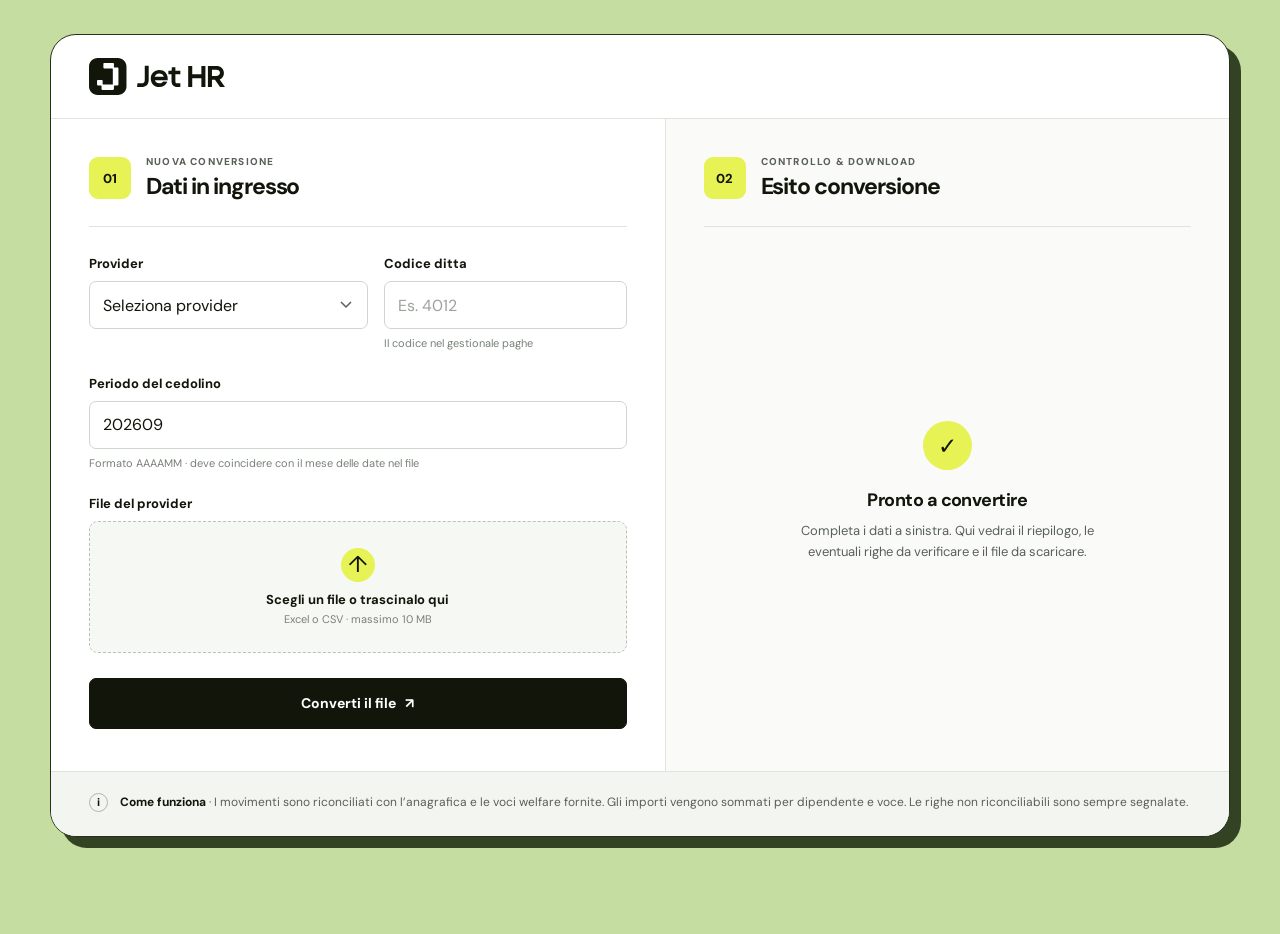
==== docs/index.html @ a6f0da59 "feat: add welfare converter and Pages app" ====
<!doctype html>
<html lang="it">
<head>
  <meta charset="utf-8">
  <meta name="viewport" content="width=device-width, initial-scale=1">
  <meta name="theme-color" content="#c5dda1">
  <title>Conversione file</title>
  <link rel="icon" type="image/svg+xml" href="static/favicon.svg">
  <link rel="stylesheet" href="static/styles.css">
  <script>window.CONVERSION_MODE = "browser";</script>
  <script src="static/app.js" defer></script>
</head>
<body>
  <div class="site-shell">
    <header class="brand-header">
      <img class="brand-logo" src="static/jet-hr-logo.svg" alt="Jet HR" width="142" height="39">
    </header>
    <main class="app-main">
      <div class="workspace">
        <section class="panel form-panel" aria-labelledby="form-title">
          <div class="panel-heading">
            <span class="step-number">01</span>
            <div><div class="section-kicker">NUOVA CONVERSIONE</div><h2 id="form-title">Dati in ingresso</h2></div>
          </div>
          <form id="conversion-form" novalidate>
            <div class="field-row">
              <div class="field">
                <label for="provider">Provider</label>
                <select id="provider" name="provider" required>
                  <option value="" selected disabled>Seleziona provider</option>
                  <option value="A" data-extension=".xlsx" data-company="4012">Provider A · Excel</option>
                  <option value="B" data-extension=".csv" data-company="4027">Provider B · CSV</option>
                  <option value="C" data-extension=".xls" data-company="4041">Provider C · Excel legacy</option>
                  <option value="D" data-extension=".csv" data-company="4093">Provider D · CSV</option>
                  <option value="E" data-extension=".xlsx" data-company="4131">Provider E · Excel</option>
                </select>
              </div>
              <div class="field">
                <label for="company">Codice ditta</label>
                <input id="company" name="company" inputmode="numeric" autocomplete="off" maxlength="6" pattern="[0-9]{1,6}" placeholder="Es. 4012" required>
                <small id="company-hint">Il codice nel gestionale paghe</small>
              </div>
            </div>
            <div class="field">
              <label for="period">Periodo del cedolino</label>
              <input id="period" name="period" inputmode="numeric" autocomplete="off" maxlength="6" pattern="[0-9]{6}" value="202609" required>
              <small>Formato AAAAMM · deve coincidere con il mese delle date nel file</small>
            </div>
            <div class="field upload-field">
              <label for="file">File del provider</label>
              <label class="dropzone" id="dropzone" for="file">
                <input id="file" name="file" type="file" accept=".xlsx,.xls,.csv" required>
                <span class="upload-icon" aria-hidden="true">↑</span>
                <span class="upload-main" id="file-name">Scegli un file o trascinalo qui</span>
                <span class="upload-sub" id="file-hint">Excel o CSV · massimo 10 MB</span>
              </label>
            </div>
            <button class="primary-button" id="convert-button" type="submit"><span id="button-label">Converti il file</span><span aria-hidden="true">↗</span></button>
          </form>
        </section>

        <section class="panel result-panel" aria-labelledby="result-title">
          <div class="panel-heading">
            <span class="step-number">02</span>
            <div><div class="section-kicker">CONTROLLO &amp; DOWNLOAD</div><h2 id="result-title">Esito conversione</h2></div>
          </div>
          <div id="empty-result" class="empty-result">
            <h3>Pronto a convertire</h3>
            <p>Completa i dati a sinistra. Qui vedrai il riepilogo, le eventuali righe da verificare e il file da scaricare.</p>
          </div>
          <div id="error-result" class="error-result hidden" role="alert"></div>
          <div id="conversion-result" class="conversion-result hidden" aria-live="polite">
            <div id="status-banner" class="status-banner"></div>
            <div class="metrics">
              <div><strong id="input-count">0</strong><span>movimenti letti</span></div>
              <div><strong id="converted-count">0</strong><span>convertiti</span></div>
              <div><strong id="output-count">0</strong><span>righe nel TXT</span></div>
            </div>
            <div class="download-box">
              <div class="download-icon" aria-hidden="true">TXT</div>
              <div class="download-copy"><strong id="output-filename"></strong><span>Tracciato ASCII · 38 caratteri per record</span></div>
              <button id="download-button" type="button" class="download-button">Scarica <span aria-hidden="true">↓</span></button>
            </div>
            <div id="warnings-section" class="issues-section warnings-section hidden">
              <div class="issues-heading"><h3>Da verificare <span id="warnings-count"></span></h3></div>
              <p class="warnings-note">Questi movimenti sono inclusi nel TXT con il codice della ditta selezionata.</p>
              <div class="issues-table-wrap"><table><thead><tr><th>Riga</th><th>Dipendente</th><th>Segnalazione</th></tr></thead><tbody id="warnings-body"></tbody></table></div>
            </div>
            <div id="issues-section" class="issues-section hidden">
              <div class="issues-heading"><h3>Righe con errori <span id="issues-count"></span></h3><button id="issues-download" type="button">Scarica scarti CSV ↓</button></div>
              <div class="issues-table-wrap"><table><thead><tr><th>Riga</th><th>Dipendente</th><th>Problema</th></tr></thead><tbody id="issues-body"></tbody></table></div>
            </div>
          </div>
        </section>
      </div>

      <aside class="process-note"><span class="note-symbol" aria-hidden="true">i</span><p><strong>Come funziona</strong> · I movimenti sono riconciliati con l’anagrafica e le voci welfare fornite. Gli importi vengono sommati per dipendente e voce. Le righe non riconciliabili sono sempre segnalate.</p></aside>
    </main>
  </div>
</body>
</html>
---- docs/static/styles.css ----
@import url('https://fonts.googleapis.com/css2?family=DM+Sans:wght@400;500;600;700;800&display=swap');

:root {
  color-scheme: light;
  font-family: 'DM Sans', Arial, sans-serif;
  font-synthesis: none;
  color: #11150a;
  background: #c5dda1;
  --ink: #11150a;
  --ink-soft: #596057;
  --muted: #788078;
  --line: #dfe4dc;
  --soft: #f6f8f3;
  --lime: #e7f255;
}

* { box-sizing: border-box; }
body { margin: 0; min-height: 100vh; }
button, input, select { font: inherit; }
button { cursor: pointer; }
.hidden { display: none !important; }

.site-shell {
  width: min(1180px, calc(100% - 48px));
  margin: 34px auto 60px;
  overflow: hidden;
  background: #fff;
  border: 1px solid #26301e;
  border-radius: 26px;
  box-shadow: 11px 11px 0 #344224;
}
.brand-header {
  display: flex;
  align-items: center;
  min-height: 84px;
  padding: 20px 38px;
  border-bottom: 1px solid var(--line);
}
.brand-logo { display: block; width: 136px; height: auto; }
.workspace { display: grid; grid-template-columns: minmax(0, 1fr) minmax(0, .92fr); }
.panel { min-width: 0; padding: 36px 38px 42px; }
.form-panel { background: #fff; }
.result-panel { display: flex; flex-direction: column; background: #fafbf8; border-left: 1px solid var(--line); }
.panel-heading { display: flex; align-items: center; gap: 15px; padding-bottom: 25px; margin-bottom: 28px; border-bottom: 1px solid var(--line); }
.step-number { display: grid; place-items: center; flex: 0 0 auto; width: 42px; height: 42px; border-radius: 9px; background: var(--lime); color: var(--ink); font-size: 13px; font-weight: 800; }
.section-kicker { margin-bottom: 3px; color: var(--ink-soft); font-size: 10px; font-weight: 800; letter-spacing: .12em; }
h2, h3, p { margin-top: 0; }
h2, h3 { font-family: inherit; }
h2 { margin-bottom: 0; color: var(--ink); font-size: 23px; font-weight: 700; letter-spacing: -.045em; }

.field-row { display: grid; grid-template-columns: 1.15fr 1fr; gap: 16px; }
.field { margin-bottom: 23px; }
.field > label:first-child { display: block; margin-bottom: 9px; color: var(--ink); font-size: 13px; font-weight: 700; }
.field input:not([type=file]), .field select {
  width: 100%;
  height: 48px;
  padding: 0 13px;
  color: var(--ink);
  background: #fff;
  border: 1px solid #cfd6cd;
  border-radius: 7px;
  outline: none;
  transition: border-color .2s, box-shadow .2s;
}
.field input:not([type=file]):focus, .field select:focus, .dropzone:focus-within {
  border-color: var(--ink);
  box-shadow: 0 0 0 3px rgba(231, 242, 85, .55);
}
.field input::placeholder { color: #9ca39b; }
.field small { display: block; margin-top: 7px; color: var(--muted); font-size: 11px; line-height: 1.45; }
.field select {
  appearance: none;
  padding-right: 32px;
  background-image: url("data:image/svg+xml,%3Csvg xmlns='http://www.w3.org/2000/svg' width='12' height='8' viewBox='0 0 12 8'%3E%3Cpath d='m1 1 5 5 5-5' fill='none' stroke='%23596057' stroke-width='1.5'/%3E%3C/svg%3E");
  background-repeat: no-repeat;
  background-position: right 15px center;
}
.upload-field { margin-bottom: 25px; }
.dropzone {
  display: flex;
  flex-direction: column;
  align-items: center;
  justify-content: center;
  min-height: 132px;
  padding: 18px;
  text-align: center;
  background: var(--soft);
  border: 1.5px dashed #b7c3b2;
  border-radius: 9px;
  cursor: pointer;
  transition: background .2s, border-color .2s;
}
.dropzone:hover, .dropzone.dragging { background: #eef5e4; border-color: #71855e; }
.dropzone input { position: absolute; width: 1px; height: 1px; opacity: 0; }
.upload-icon { display: grid; place-items: center; width: 34px; height: 34px; margin-bottom: 9px; color: var(--ink); background: var(--lime); border-radius: 50%; font-size: 23px; line-height: 1; }
.upload-main { max-width: 100%; color: var(--ink); font-size: 13px; font-weight: 700; overflow-wrap: anywhere; }
.upload-sub { margin-top: 4px; color: var(--muted); font-size: 11px; }
.primary-button {
  display: flex;
  justify-content: center;
  align-items: center;
  gap: 9px;
  width: 100%;
  height: 51px;
  color: #fff;
  background: var(--ink);
  border: 1px solid var(--ink);
  border-radius: 7px;
  font-size: 14px;
  font-weight: 700;
  transition: background .2s, transform .2s;
}
.primary-button:hover:not(:disabled) { background: #303827; transform: translateY(-1px); }
.primary-button:disabled { opacity: .65; cursor: wait; }

.empty-result { display: flex; flex: 1; flex-direction: column; align-items: center; justify-content: center; min-height: 385px; padding: 25px; text-align: center; }
.empty-result::before { content: '✓'; display: grid; place-items: center; width: 49px; height: 49px; margin-bottom: 18px; color: var(--ink); background: var(--lime); border-radius: 50%; font-size: 23px; font-weight: 700; }
.empty-result h3 { margin-bottom: 8px; color: var(--ink); font-size: 18px; letter-spacing: -.03em; }
.empty-result p { max-width: 310px; margin-bottom: 0; color: var(--ink-soft); font-size: 13px; line-height: 1.65; }
.error-result { padding: 16px 18px; color: #8d3327; background: #fff1ec; border: 1px solid #e8b6ab; border-radius: 8px; font-size: 13px; line-height: 1.5; }
.status-banner { padding: 14px 16px; border-radius: 8px; font-size: 13px; font-weight: 600; line-height: 1.5; }
.status-banner.complete { color: #2d5e25; background: #e9f5df; }
.status-banner.partial { color: #923b2d; background: #fff0eb; }
.status-banner.warning { color: #6d5300; background: #fff5d9; }
.metrics { display: grid; grid-template-columns: repeat(3, 1fr); margin: 25px 0; overflow: hidden; background: #fff; border: 1px solid var(--line); border-radius: 8px; }
.metrics > div { min-width: 0; padding: 15px 9px 16px; text-align: center; }
.metrics > div + div { border-left: 1px solid var(--line); }
.metrics strong { display: block; color: var(--ink); font-size: 24px; font-weight: 800; letter-spacing: -.05em; }
.metrics span { color: var(--muted); font-size: 10px; }
.download-box { display: flex; align-items: center; gap: 12px; min-width: 0; padding: 14px; background: #fff; border: 1px solid var(--line); border-radius: 8px; }
.download-icon { display: grid; place-items: center; flex: 0 0 auto; width: 40px; height: 44px; color: var(--ink); background: var(--lime); border-radius: 6px; font-size: 10px; font-weight: 800; letter-spacing: .05em; }
.download-copy { display: flex; flex-direction: column; gap: 4px; min-width: 0; }
.download-copy strong { color: var(--ink); font-size: 12px; overflow-wrap: anywhere; }
.download-copy span { color: var(--muted); font-size: 10px; line-height: 1.4; }
.download-button { flex: 0 0 auto; margin-left: auto; padding: 9px 11px; color: var(--ink); background: #fff; border: 1px solid var(--ink); border-radius: 6px; font-size: 11px; font-weight: 800; }
.download-button:hover:not(:disabled) { background: var(--lime); }
.download-button:disabled { opacity: .5; cursor: default; }
.issues-section { margin-top: 24px; }
.issues-heading { display: flex; justify-content: space-between; align-items: baseline; gap: 10px; margin-bottom: 10px; }
.issues-heading h3 { margin: 0; color: var(--ink); font-size: 14px; letter-spacing: -.02em; }
.issues-heading h3 span { color: #a64536; }
.warnings-section .issues-heading h3 span { color: #8c6a00; }
.warnings-note { margin: 0 0 10px; color: var(--ink-soft); font-size: 11px; line-height: 1.5; }
.issues-heading button { padding: 2px; color: var(--ink); background: transparent; border: 0; font-size: 11px; font-weight: 700; white-space: nowrap; text-decoration: underline; text-underline-offset: 2px; }
.issues-table-wrap { max-height: 223px; overflow: auto; border: 1px solid var(--line); border-radius: 8px; }
table { width: 100%; border-collapse: collapse; font-size: 11px; text-align: left; }
thead { position: sticky; top: 0; background: #eff2ec; }
th, td { padding: 9px 10px; vertical-align: top; }
th { color: var(--ink-soft); font-weight: 700; }
td { color: var(--ink-soft); border-top: 1px solid var(--line); }
td:nth-child(1) { color: var(--ink); font-weight: 700; }

.process-note { display: flex; gap: 12px; max-width: none; margin: 0; padding: 21px 38px 24px; color: var(--ink-soft); background: #f3f5f0; border-top: 1px solid var(--line); }
.note-symbol { display: grid; place-items: center; flex: 0 0 auto; width: 19px; height: 19px; color: var(--ink); border: 1px solid #aeb8aa; border-radius: 50%; font-size: 11px; font-weight: 800; }
.process-note p { margin: 0; font-size: 12px; line-height: 1.6; }
.process-note strong { color: var(--ink); }

@media (max-width: 860px) {
  .site-shell { width: min(700px, calc(100% - 28px)); margin: 18px auto 35px; box-shadow: 7px 7px 0 #344224; }
  .workspace { grid-template-columns: 1fr; }
  .result-panel { border-left: 0; border-top: 1px solid var(--line); }
  .empty-result { min-height: 260px; }
}
@media (max-width: 520px) {
  .site-shell { width: calc(100% - 16px); margin: 8px auto 18px; border-radius: 18px; box-shadow: none; }
  .brand-header { min-height: 70px; padding: 17px 22px; }
  .brand-logo { width: 115px; }
  .panel { padding: 26px 21px 30px; }
  .field-row { grid-template-columns: 1fr; gap: 0; }
  .download-box { flex-wrap: wrap; }
  .download-button { width: 100%; margin-top: 6px; }
  .process-note { padding: 19px 21px; }
}
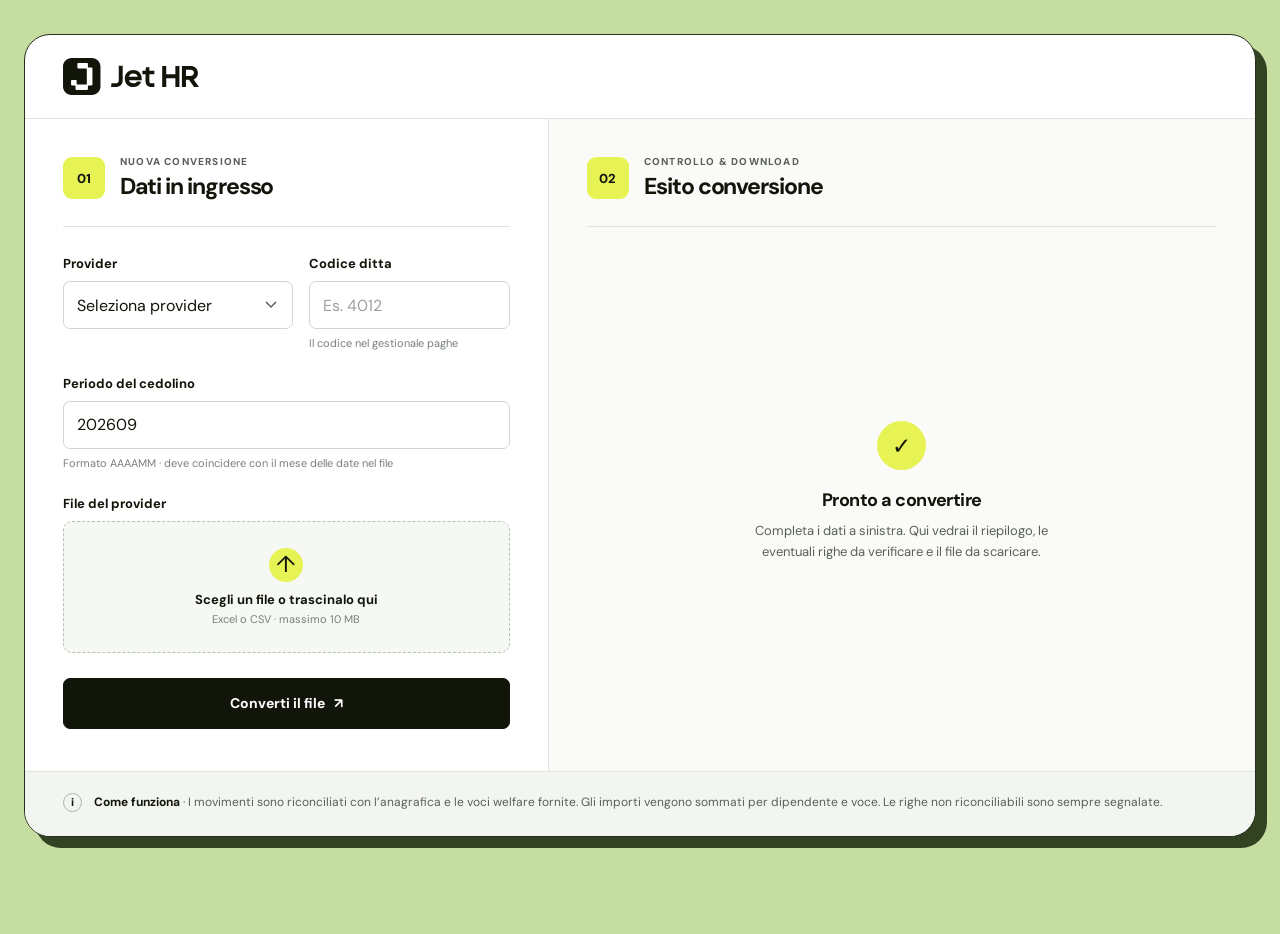
==== commit ef990dfb: "fix: keep fiscal codes on one line" ====
--- a/docs/index.html
+++ b/docs/index.html
@@ -5,15 +5,15 @@
   <meta name="viewport" content="width=device-width, initial-scale=1">
   <meta name="theme-color" content="#c5dda1">
   <title>Conversione file</title>
-  <link rel="icon" type="image/svg+xml" href="static/favicon.svg">
-  <link rel="stylesheet" href="static/styles.css">
-  <script>window.CONVERSION_MODE = "browser";</script>
-  <script src="static/app.js" defer></script>
+  <link rel="icon" type="image/svg+xml" href="static/favicon.svg?v=413d711df489">
+  <link rel="stylesheet" href="static/styles.css?v=413d711df489">
+  <script>window.CONVERSION_MODE = "browser"; window.APP_VERSION = "413d711df489";</script>
+  <script src="static/app.js?v=413d711df489" defer></script>
 </head>
 <body>
   <div class="site-shell">
     <header class="brand-header">
-      <img class="brand-logo" src="static/jet-hr-logo.svg" alt="Jet HR" width="142" height="39">
+      <img class="brand-logo" src="static/jet-hr-logo.svg?v=413d711df489" alt="Jet HR" width="142" height="39">
     </header>
     <main class="app-main">
       <div class="workspace">
@@ -81,14 +81,13 @@
               <div class="download-copy"><strong id="output-filename"></strong><span>Tracciato ASCII · 38 caratteri per record</span></div>
               <button id="download-button" type="button" class="download-button">Scarica <span aria-hidden="true">↓</span></button>
             </div>
-            <div id="warnings-section" class="issues-section warnings-section hidden">
-              <div class="issues-heading"><h3>Da verificare <span id="warnings-count"></span></h3></div>
-              <p class="warnings-note">Questi movimenti sono inclusi nel TXT con il codice della ditta selezionata.</p>
-              <div class="issues-table-wrap"><table><thead><tr><th>Riga</th><th>Dipendente</th><th>Segnalazione</th></tr></thead><tbody id="warnings-body"></tbody></table></div>
-            </div>
             <div id="issues-section" class="issues-section hidden">
               <div class="issues-heading"><h3>Righe con errori <span id="issues-count"></span></h3><button id="issues-download" type="button">Scarica scarti CSV ↓</button></div>
-              <div class="issues-table-wrap"><table><thead><tr><th>Riga</th><th>Dipendente</th><th>Problema</th></tr></thead><tbody id="issues-body"></tbody></table></div>
+              <div class="issues-table-wrap"><table><thead><tr><th>Riga</th><th>Dipendente / CF</th><th>Problema</th></tr></thead><tbody id="issues-body"></tbody></table></div>
+            </div>
+            <div id="warnings-section" class="issues-section hidden">
+              <div class="issues-heading"><h3>Avvisi su righe convertite <span id="warnings-count"></span></h3><button id="warnings-download" type="button">Scarica avvisi CSV ↓</button></div>
+              <div class="issues-table-wrap"><table><thead><tr><th>Riga</th><th>Dipendente / CF</th><th>Segnalazione</th></tr></thead><tbody id="warnings-body"></tbody></table></div>
             </div>
           </div>
         </section>
--- a/docs/static/styles.css
+++ b/docs/static/styles.css
@@ -21,7 +21,7 @@
 .hidden { display: none !important; }
 
 .site-shell {
-  width: min(1180px, calc(100% - 48px));
+  width: min(1280px, calc(100% - 48px));
   margin: 34px auto 60px;
   overflow: hidden;
   background: #fff;
@@ -37,7 +37,7 @@
   border-bottom: 1px solid var(--line);
 }
 .brand-logo { display: block; width: 136px; height: auto; }
-.workspace { display: grid; grid-template-columns: minmax(0, 1fr) minmax(0, .92fr); }
+.workspace { display: grid; grid-template-columns: minmax(0, .85fr) minmax(0, 1.15fr); }
 .panel { min-width: 0; padding: 36px 38px 42px; }
 .form-panel { background: #fff; }
 .result-panel { display: flex; flex-direction: column; background: #fafbf8; border-left: 1px solid var(--line); }
@@ -121,7 +121,7 @@
 .status-banner { padding: 14px 16px; border-radius: 8px; font-size: 13px; font-weight: 600; line-height: 1.5; }
 .status-banner.complete { color: #2d5e25; background: #e9f5df; }
 .status-banner.partial { color: #923b2d; background: #fff0eb; }
-.status-banner.warning { color: #6d5300; background: #fff5d9; }
+.status-banner.attention { color: #795017; background: #fff3d9; }
 .metrics { display: grid; grid-template-columns: repeat(3, 1fr); margin: 25px 0; overflow: hidden; background: #fff; border: 1px solid var(--line); border-radius: 8px; }
 .metrics > div { min-width: 0; padding: 15px 9px 16px; text-align: center; }
 .metrics > div + div { border-left: 1px solid var(--line); }
@@ -139,16 +139,20 @@
 .issues-heading { display: flex; justify-content: space-between; align-items: baseline; gap: 10px; margin-bottom: 10px; }
 .issues-heading h3 { margin: 0; color: var(--ink); font-size: 14px; letter-spacing: -.02em; }
 .issues-heading h3 span { color: #a64536; }
-.warnings-section .issues-heading h3 span { color: #8c6a00; }
-.warnings-note { margin: 0 0 10px; color: var(--ink-soft); font-size: 11px; line-height: 1.5; }
+#warnings-section .issues-heading h3 span { color: #946219; }
 .issues-heading button { padding: 2px; color: var(--ink); background: transparent; border: 0; font-size: 11px; font-weight: 700; white-space: nowrap; text-decoration: underline; text-underline-offset: 2px; }
 .issues-table-wrap { max-height: 223px; overflow: auto; border: 1px solid var(--line); border-radius: 8px; }
-table { width: 100%; border-collapse: collapse; font-size: 11px; text-align: left; }
+.issues-table-wrap table { width: 100%; min-width: 560px; table-layout: fixed; border-collapse: collapse; font-size: 11px; text-align: left; }
 thead { position: sticky; top: 0; background: #eff2ec; }
 th, td { padding: 9px 10px; vertical-align: top; }
+.issues-table-wrap th:first-child { width: 52px; }
+.issues-table-wrap th:nth-child(2) { width: 188px; }
 th { color: var(--ink-soft); font-weight: 700; }
 td { color: var(--ink-soft); border-top: 1px solid var(--line); }
 td:nth-child(1) { color: var(--ink); font-weight: 700; }
+.issue-person strong, .issue-person small { display: block; }
+.issue-person strong { color: var(--ink); font-weight: 700; }
+.issue-person small { margin-top: 3px; color: var(--muted); font-size: 10px; white-space: nowrap; }
 
 .process-note { display: flex; gap: 12px; max-width: none; margin: 0; padding: 21px 38px 24px; color: var(--ink-soft); background: #f3f5f0; border-top: 1px solid var(--line); }
 .note-symbol { display: grid; place-items: center; flex: 0 0 auto; width: 19px; height: 19px; color: var(--ink); border: 1px solid #aeb8aa; border-radius: 50%; font-size: 11px; font-weight: 800; }
